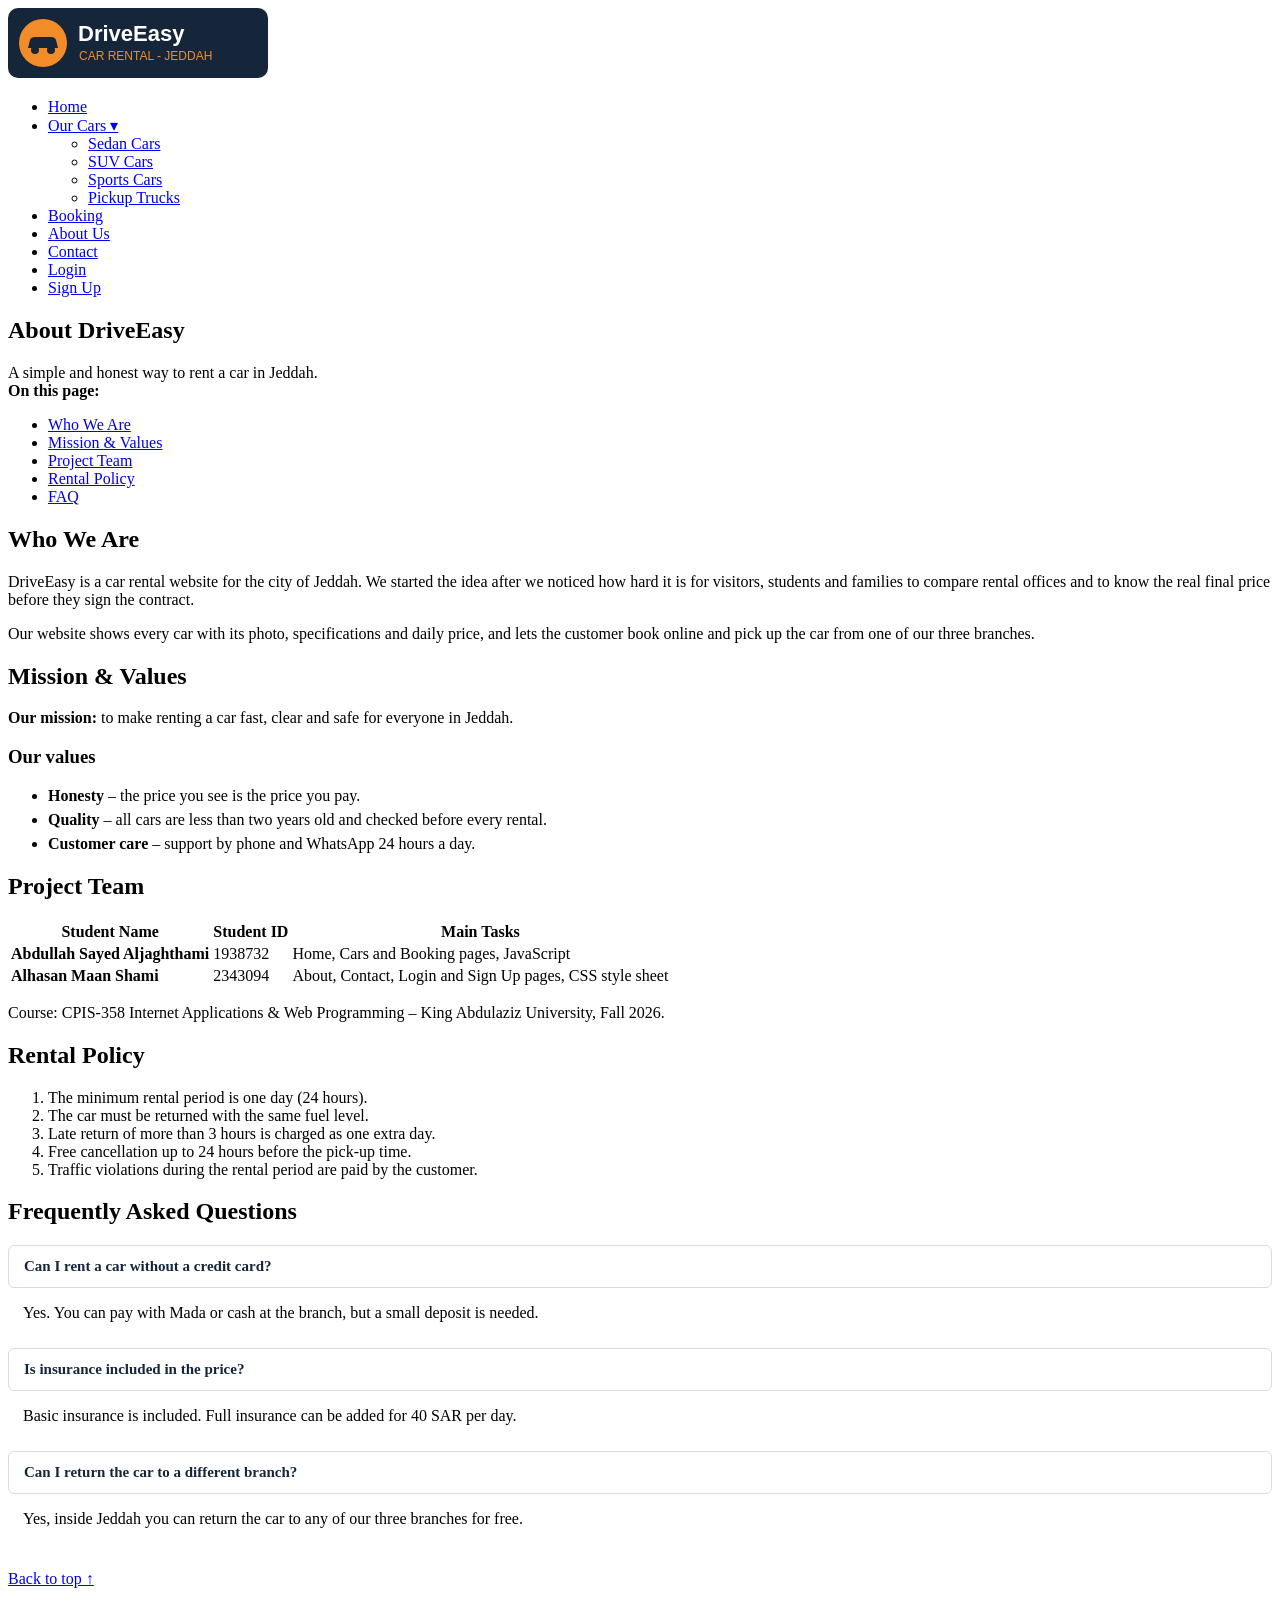
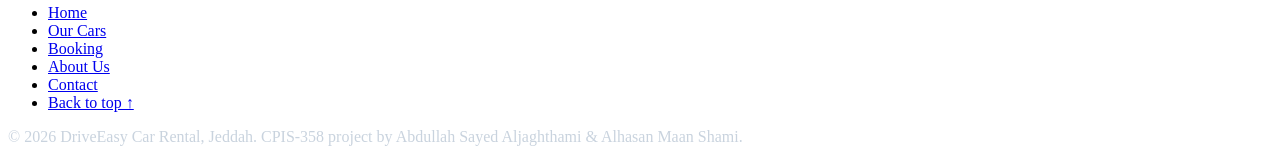
==== about.html @ f3afa63f "Add files via upload" ====
<!DOCTYPE html>
<html lang="en">
<head>
    <meta charset="utf-8">
    <meta name="viewport" content="width=device-width, initial-scale=1">
    <meta name="description" content="DriveEasy - online car rental in Jeddah. Compare cars, check prices and book online.">
    <meta name="author" content="Abdullah Sayed Aljaghthami, Alhasan Maan Shami">
    <title>DriveEasy Car Rental | About Us</title>
    <link rel="icon" type="image/svg+xml" href="images/favicon.svg">
    <link rel="stylesheet" href="css/style.css">
    <!-- internal CSS (only for this page) -->
    <style>
        .values-list li {
            margin-bottom: 6px;
        }
        .team-table td:first-child {
            font-weight: bold;
        }
        .faq-question {
            display: block;
            width: 100%;
            text-align: left;
            background-color: #ffffff;
            border: 1px solid #d5dce4;
            border-radius: 6px;
            padding: 12px 15px;
            margin-bottom: 6px;
            font-family: inherit;
            font-size: 15px;
            font-weight: bold;
            color: #16263a;
            cursor: pointer;
        }
        .faq-answer {
            padding: 0 15px 10px 15px;
        }
    </style>
</head>
<body id="top">

<!-- ===== master layout: header and main menu (same on every page) ===== -->
<header class="site-header">
    <div class="container header-inner">
        <img src="images/logo.svg" alt="DriveEasy Car Rental logo" class="logo-img" width="260" height="70" usemap="#logoMap">
        <map name="logoMap">
            <area shape="circle" coords="35,35,24" href="about.html" alt="About DriveEasy" title="About us">
            <area shape="rect" coords="65,10,255,60" href="about.html" alt="About DriveEasy" title="About us">
        </map>

        <nav class="main-menu" aria-label="Main menu">
            <ul>
                <li><a href="index.html">Home</a></li>
                <li>
                    <a href="cars.html">Our Cars &#9662;</a>
                    <ul class="submenu">
                        <li><a href="cars.html#sedan">Sedan Cars</a></li>
                        <li><a href="cars.html#suv">SUV Cars</a></li>
                        <li><a href="cars.html#sport">Sports Cars</a></li>
                        <li><a href="cars.html#pickup">Pickup Trucks</a></li>
                    </ul>
                </li>
                <li><a href="booking.html">Booking</a></li>
                <li><a href="about.html">About Us</a></li>
                <li><a href="contact.html">Contact</a></li>
                <li><a href="login.html">Login</a></li>
                <li><a href="signup.html">Sign Up</a></li>
            </ul>
        </nav>
    </div>
</header>

<section class="page-title">
    <div class="container">
        <h1>About DriveEasy</h1>
        <p style="margin:0;">A simple and honest way to rent a car in Jeddah.</p>
    </div>
</section>

<main class="container page-section">

    <nav class="on-this-page" aria-label="On this page">
        <strong>On this page:</strong>
        <ul>
            <li><a href="#who-we-are">Who We Are</a></li>
            <li><a href="#mission">Mission &amp; Values</a></li>
            <li><a href="#team">Project Team</a></li>
            <li><a href="#policy">Rental Policy</a></li>
            <li><a href="#faq">FAQ</a></li>
        </ul>
    </nav>

    <article id="who-we-are" class="card">
        <h2>Who We Are</h2>
        <p>
            DriveEasy is a car rental website for the city of Jeddah. We started the idea after we noticed
            how hard it is for visitors, students and families to compare rental offices and to know the
            real final price before they sign the contract.
        </p>
        <p>
            Our website shows every car with its photo, specifications and daily price, and lets the
            customer book online and pick up the car from one of our three branches.
        </p>
    </article>

    <section id="mission" class="card">
        <h2>Mission &amp; Values</h2>
        <p><strong>Our mission:</strong> to make renting a car fast, clear and safe for everyone in Jeddah.</p>
        <h3>Our values</h3>
        <ul class="values-list">
            <li><strong>Honesty</strong> &ndash; the price you see is the price you pay.</li>
            <li><strong>Quality</strong> &ndash; all cars are less than two years old and checked before every rental.</li>
            <li><strong>Customer care</strong> &ndash; support by phone and WhatsApp 24 hours a day.</li>
        </ul>
    </section>

    <section id="team">
        <h2>Project Team</h2>
        <table class="data-table team-table">
            <thead>
                <tr>
                    <th scope="col">Student Name</th>
                    <th scope="col">Student ID</th>
                    <th scope="col">Main Tasks</th>
                </tr>
            </thead>
            <tbody>
                <tr>
                    <td>Abdullah Sayed Aljaghthami</td>
                    <td>1938732</td>
                    <td>Home, Cars and Booking pages, JavaScript</td>
                </tr>
                <tr>
                    <td>Alhasan Maan Shami</td>
                    <td>2343094</td>
                    <td>About, Contact, Login and Sign Up pages, CSS style sheet</td>
                </tr>
            </tbody>
        </table>
        <p class="small-text">Course: CPIS-358 Internet Applications &amp; Web Programming &ndash; King Abdulaziz University, Fall 2026.</p>
    </section>

    <section id="policy" class="card dashed-border">
        <h2>Rental Policy</h2>
        <ol>
            <li>The minimum rental period is one day (24 hours).</li>
            <li>The car must be returned with the same fuel level.</li>
            <li>Late return of more than 3 hours is charged as one extra day.</li>
            <li>Free cancellation up to 24 hours before the pick-up time.</li>
            <li>Traffic violations during the rental period are paid by the customer.</li>
        </ol>
    </section>

    <section id="faq">
        <h2>Frequently Asked Questions</h2>
        <div class="faq-item">
            <button type="button" class="faq-question">Can I rent a car without a credit card?</button>
            <div class="faq-answer">
                <p>Yes. You can pay with Mada or cash at the branch, but a small deposit is needed.</p>
            </div>
        </div>
        <div class="faq-item">
            <button type="button" class="faq-question">Is insurance included in the price?</button>
            <div class="faq-answer">
                <p>Basic insurance is included. Full insurance can be added for 40 SAR per day.</p>
            </div>
        </div>
        <div class="faq-item">
            <button type="button" class="faq-question">Can I return the car to a different branch?</button>
            <div class="faq-answer">
                <p>Yes, inside Jeddah you can return the car to any of our three branches for free.</p>
            </div>
        </div>
    </section>

    <p class="text-center"><a href="#top">Back to top &#8593;</a></p>
</main>

<!-- ===== master layout: footer ===== -->
<footer class="site-footer">
    <div class="container">
        <ul class="footer-links">
            <li><a href="index.html">Home</a></li>
            <li><a href="cars.html">Our Cars</a></li>
            <li><a href="booking.html">Booking</a></li>
            <li><a href="about.html">About Us</a></li>
            <li><a href="contact.html">Contact</a></li>
            <li><a href="#top">Back to top &#8593;</a></li>
        </ul>
        <p class="small-text" style="color:#c9d3de;">
            &copy; <span id="year">2026</span> DriveEasy Car Rental, Jeddah. CPIS-358 project by
            Abdullah Sayed Aljaghthami &amp; Alhasan Maan Shami.
        </p>
    </div>
</footer>

<script src="js/script.js"></script>
</body>
</html>
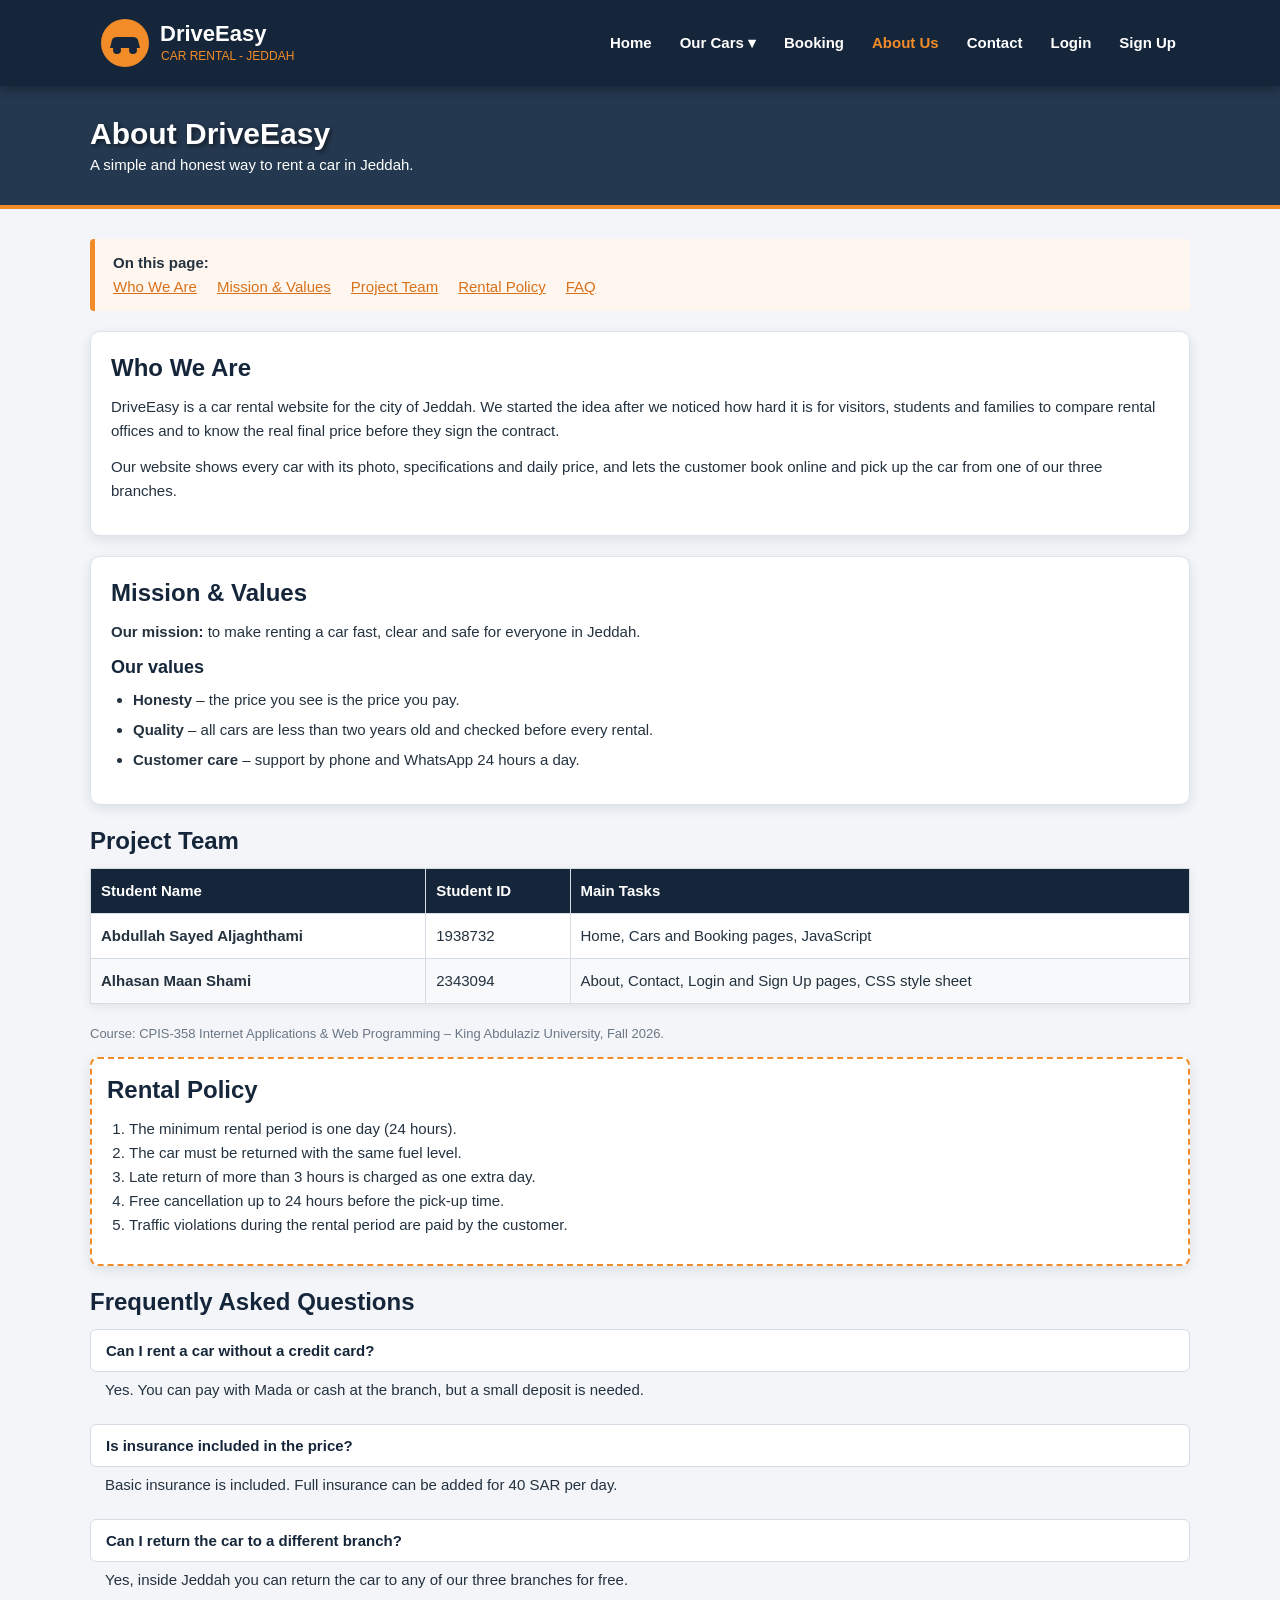
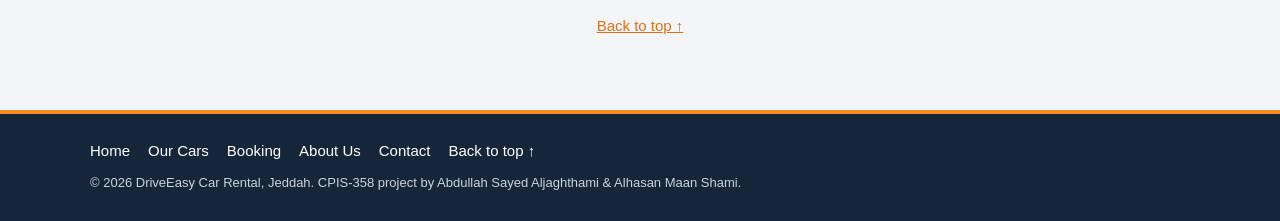
==== commit 88208f92: "Update about.html" ====
--- a/about.html
+++ b/about.html
@@ -13,7 +13,7 @@
         .values-list li {
             margin-bottom: 6px;
         }
-        .team-table td:first-child {
+        .team-table td:first-child  {
             font-weight: bold;
         }
         .faq-question {
--- a/css/style.css
+++ b/css/style.css
@@ -0,0 +1,471 @@
+/* =========================================================
+   DriveEasy Car Rental - main external style sheet
+   CPIS-358 project
+   ========================================================= */
+
+/* ---------- anonymous (universal) and element selectors ---------- */
+* {
+    margin: 0;
+    padding: 0;
+    box-sizing: border-box;
+}
+
+html {
+    scroll-padding-top: 95px;     /* internal links are not hidden under the sticky header */
+    scroll-behavior: smooth;
+}
+
+body {
+    font-family: Tahoma, Verdana, Arial, sans-serif;
+    font-size: 15px;
+    line-height: 1.6;
+    color: #24323f;
+    background-color: #f3f5f8;
+}
+
+h1, h2, h3 {
+    color: #16263a;
+    line-height: 1.3;
+}
+
+h1 { font-size: 30px; }
+h2 { font-size: 24px; margin-bottom: 12px; }
+h3 { font-size: 18px; margin-bottom: 8px; }
+
+p { margin-bottom: 12px; }
+
+a { color: #d9711a; }
+a:hover { color: #16263a; }
+
+ul, ol { margin: 0 0 12px 22px; }
+
+img { max-width: 100%; }
+
+/* ---------- general classes (re-used on every page) ---------- */
+.container {
+    width: 92%;
+    max-width: 1100px;
+    margin: 0 auto;
+}
+
+.text-center { text-align: center; }
+.highlight { color: #f28c28; font-weight: bold; }
+.small-text { font-size: 13px; color: #6b7785; }
+.mt { margin-top: 20px; }
+
+.btn {
+    display: inline-block;
+    padding: 10px 22px;
+    border: 2px solid #f28c28;
+    border-radius: 6px;
+    background-color: #f28c28;
+    color: #ffffff;
+    font-family: inherit;
+    font-size: 15px;
+    font-weight: bold;
+    text-decoration: none;
+    cursor: pointer;
+    box-shadow: 0 3px 6px rgba(0, 0, 0, 0.2);
+}
+
+.btn:hover {
+    background-color: #ffffff;
+    color: #f28c28;
+}
+
+.btn-dark {
+    background-color: #16263a;
+    border-color: #16263a;
+}
+
+.btn-dark:hover {
+    background-color: #ffffff;
+    color: #16263a;
+}
+
+.card {
+    background-color: #ffffff;
+    border: 1px solid #dde3ea;
+    border-radius: 10px;
+    padding: 20px;
+    margin-bottom: 20px;
+    box-shadow: 0 4px 12px rgba(22, 38, 58, 0.1);
+}
+
+.shadow-box {
+    box-shadow: 0 8px 20px rgba(0, 0, 0, 0.25);
+}
+
+.dashed-border {
+    border: 2px dashed #f28c28;
+    border-radius: 8px;
+    padding: 15px;
+}
+
+.page-section {
+    padding: 30px 0;
+}
+
+.grid {
+    display: flex;
+    flex-wrap: wrap;
+    gap: 20px;
+}
+
+.grid > .card {
+    flex: 1 1 300px;
+}
+
+/* ---------- master page: header + menu ---------- */
+.site-header {
+    position: sticky;
+    top: 0;
+    z-index: 100;                 /* header always stays above page content */
+    background-color: #16263a;
+    box-shadow: 0 3px 10px rgba(0, 0, 0, 0.35);
+}
+
+.header-inner {
+    display: flex;
+    align-items: center;
+    justify-content: space-between;
+    flex-wrap: wrap;
+    padding: 8px 0;
+}
+
+.logo-img {
+    display: block;
+    border: 0;
+}
+
+.main-menu ul {
+    list-style: none;
+    margin: 0;
+    display: flex;
+    flex-wrap: wrap;
+}
+
+.main-menu li {
+    position: relative;
+}
+
+.main-menu a {
+    display: block;
+    padding: 12px 14px;
+    color: #ffffff;
+    text-decoration: none;
+    font-weight: bold;
+}
+
+.main-menu a:hover,
+.main-menu a.active {
+    color: #f28c28;
+}
+
+/* drop-down sub menu */
+.main-menu .submenu {
+    display: none;
+    position: absolute;
+    top: 100%;
+    left: 0;
+    min-width: 170px;
+    background-color: #ffffff;
+    border-top: 3px solid #f28c28;
+    border-radius: 0 0 6px 6px;
+    box-shadow: 0 6px 14px rgba(0, 0, 0, 0.25);
+    z-index: 200;                 /* sub menu appears over the header and the page */
+    flex-direction: column;
+}
+
+.main-menu .submenu a {
+    color: #16263a;
+    font-weight: normal;
+    padding: 9px 14px;
+    border-bottom: 1px solid #eef1f4;
+}
+
+.main-menu .submenu a:hover {
+    background-color: #fdf0e3;
+}
+
+.main-menu li:hover > .submenu {
+    display: flex;
+}
+
+/* ---------- page banner (layering with z-index) ---------- */
+.banner {
+    position: relative;
+    height: 340px;
+    overflow: hidden;
+}
+
+.banner-img {
+    position: absolute;
+    top: 0;
+    left: 0;
+    width: 100%;
+    height: 100%;
+    object-fit: cover;
+    z-index: 1;                   /* bottom layer: the picture */
+}
+
+.banner-overlay {
+    position: absolute;
+    top: 0;
+    left: 0;
+    width: 100%;
+    height: 100%;
+    background-color: rgba(10, 20, 35, 0.45);
+    z-index: 2;                   /* middle layer: dark overlay */
+}
+
+.banner-text {
+    position: relative;
+    z-index: 3;                   /* top layer: the text */
+    padding-top: 70px;
+    color: #ffffff;
+}
+
+.banner-text h1 {
+    color: #ffffff;
+    font-size: 38px;
+    text-shadow: 2px 2px 6px rgba(0, 0, 0, 0.7);
+}
+
+.banner-text p {
+    font-size: 18px;
+    max-width: 560px;
+    text-shadow: 1px 1px 4px rgba(0, 0, 0, 0.7);
+}
+
+.page-title {
+    background-color: #24384f;
+    color: #ffffff;
+    padding: 28px 0;
+    border-bottom: 4px solid #f28c28;
+}
+
+.page-title h1 {
+    color: #ffffff;
+    text-shadow: 2px 2px 4px rgba(0, 0, 0, 0.5);
+}
+
+/* ---------- internal links box ---------- */
+.on-this-page {
+    background-color: #fff7ef;
+    border-left: 5px solid #f28c28;
+    padding: 12px 18px;
+    margin-bottom: 20px;
+    border-radius: 4px;
+}
+
+.on-this-page ul {
+    list-style: none;
+    margin: 0;
+    display: flex;
+    flex-wrap: wrap;
+    gap: 6px 20px;
+}
+
+/* ---------- car cards with a layered badge ---------- */
+.car-card {
+    position: relative;
+    text-align: center;
+}
+
+.car-card img {
+    border-radius: 8px;
+    border: 1px solid #dde3ea;
+}
+
+.badge {
+    position: absolute;
+    top: 12px;
+    right: 12px;
+    z-index: 5;                   /* badge sits on top of the car picture */
+    background-color: #f28c28;
+    color: #ffffff;
+    padding: 4px 10px;
+    border-radius: 20px;
+    font-size: 12px;
+    font-weight: bold;
+    box-shadow: 0 2px 6px rgba(0, 0, 0, 0.3);
+}
+
+.price {
+    font-size: 20px;
+    font-weight: bold;
+    color: #f28c28;
+}
+
+/* ---------- tables ---------- */
+.data-table {
+    width: 100%;
+    border-collapse: collapse;
+    background-color: #ffffff;
+    margin-bottom: 20px;
+    box-shadow: 0 3px 10px rgba(0, 0, 0, 0.08);
+}
+
+.data-table th,
+.data-table td {
+    border: 1px solid #d5dce4;
+    padding: 10px;
+    text-align: left;
+    vertical-align: middle;
+}
+
+.data-table th {
+    background-color: #16263a;
+    color: #ffffff;
+}
+
+.data-table tr:nth-child(even) td {
+    background-color: #f7f9fb;
+}
+
+.data-table img {
+    width: 120px;
+    display: block;
+}
+
+/* ---------- forms ---------- */
+.form-box {
+    max-width: 620px;
+    margin: 0 auto;
+}
+
+.form-row {
+    margin-bottom: 15px;
+}
+
+.form-row label {
+    display: block;
+    font-weight: bold;
+    margin-bottom: 5px;
+}
+
+.form-row input[type="text"],
+.form-row input[type="email"],
+.form-row input[type="password"],
+.form-row input[type="tel"],
+.form-row input[type="date"],
+.form-row input[type="number"],
+.form-row select,
+.form-row textarea {
+    width: 100%;
+    padding: 9px 10px;
+    border: 1px solid #b9c4cf;
+    border-radius: 5px;
+    font-family: inherit;
+    font-size: 15px;
+}
+
+.form-row input:focus,
+.form-row select:focus,
+.form-row textarea:focus {
+    outline: none;
+    border-color: #f28c28;
+    box-shadow: 0 0 5px rgba(242, 140, 40, 0.6);
+}
+
+/* a label that comes right after a checkbox / radio button stays on the same line */
+.form-row input[type="checkbox"] + label,
+.form-row input[type="radio"] + label,
+.form-row .inline-label {
+    display: inline;
+    font-weight: normal;
+    margin: 0 14px 0 4px;
+}
+
+.two-cols {
+    display: flex;
+    gap: 15px;
+}
+
+.two-cols > .form-row {
+    flex: 1;
+}
+
+fieldset {
+    border: 1px solid #d5dce4;
+    border-radius: 6px;
+    padding: 12px 15px;
+    margin-bottom: 15px;
+}
+
+legend {
+    font-weight: bold;
+    padding: 0 6px;
+    color: #16263a;
+}
+
+.error-msg {
+    display: block;
+    color: #c0392b;
+    font-size: 13px;
+    min-height: 18px;
+}
+
+.invalid {
+    border-color: #c0392b !important;
+    background-color: #fdf1f0;
+}
+
+.valid {
+    border-color: #27ae60 !important;
+}
+
+.error-box {
+    display: block;
+    background-color: #fdf1f0;
+    border: 1px solid #c0392b;
+    color: #a93226;
+    padding: 12px 15px;
+    border-radius: 6px;
+    margin-bottom: 15px;
+}
+
+.success-box {
+    display: block;
+    background-color: #e8f8ee;
+    border: 1px solid #27ae60;
+    color: #1e7b45;
+    padding: 12px 15px;
+    border-radius: 6px;
+    margin-bottom: 15px;
+}
+
+/* ---------- footer ---------- */
+.site-footer {
+    background-color: #16263a;
+    color: #c9d3de;
+    padding: 25px 0 15px;
+    margin-top: 30px;
+    border-top: 4px solid #f28c28;
+}
+
+.site-footer a {
+    color: #ffffff;
+    text-decoration: none;
+}
+
+.site-footer a:hover {
+    color: #f28c28;
+}
+
+.footer-links {
+    list-style: none;
+    margin: 0 0 10px 0;
+    display: flex;
+    flex-wrap: wrap;
+    gap: 18px;
+}
+
+/* ---------- small screens ---------- */
+@media (max-width: 700px) {
+    .header-inner { justify-content: center; }
+    .two-cols { flex-direction: column; gap: 0; }
+    .banner-text h1 { font-size: 28px; }
+    .data-table img { width: 80px; }
+}
